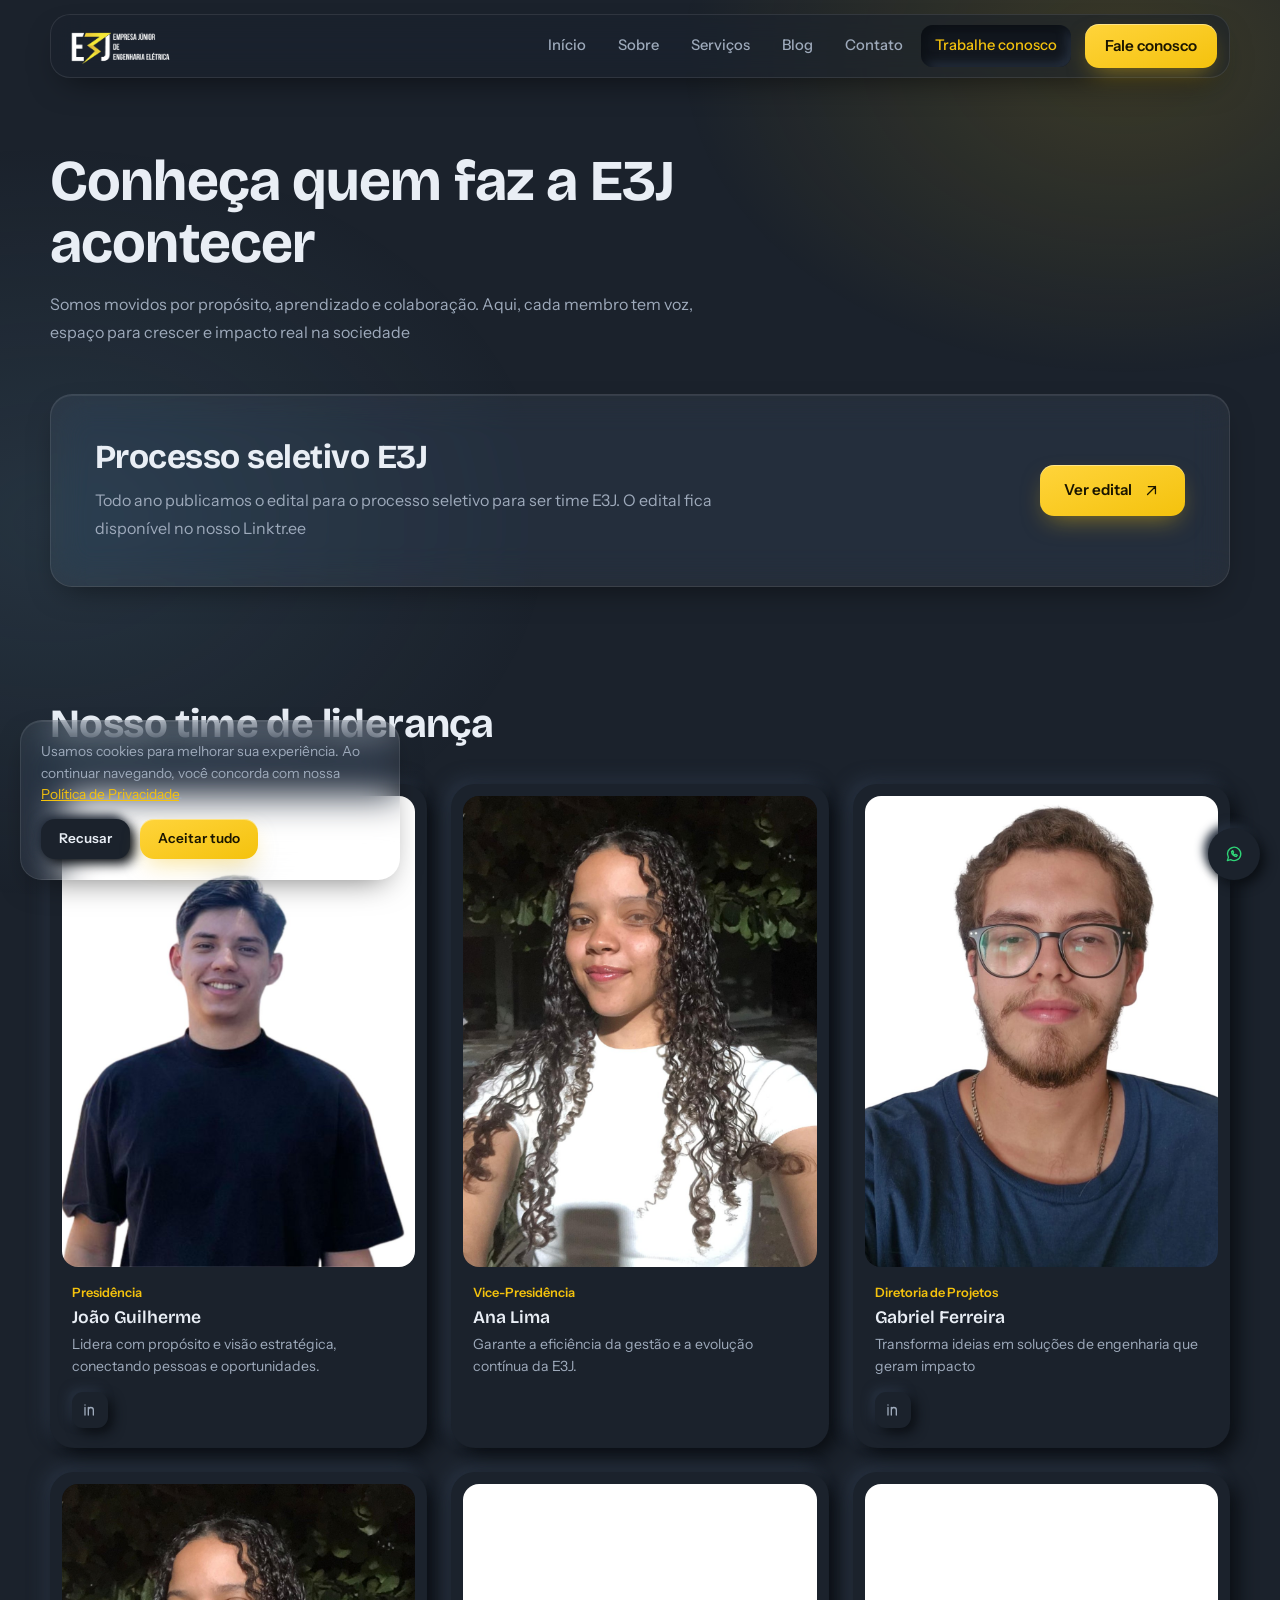
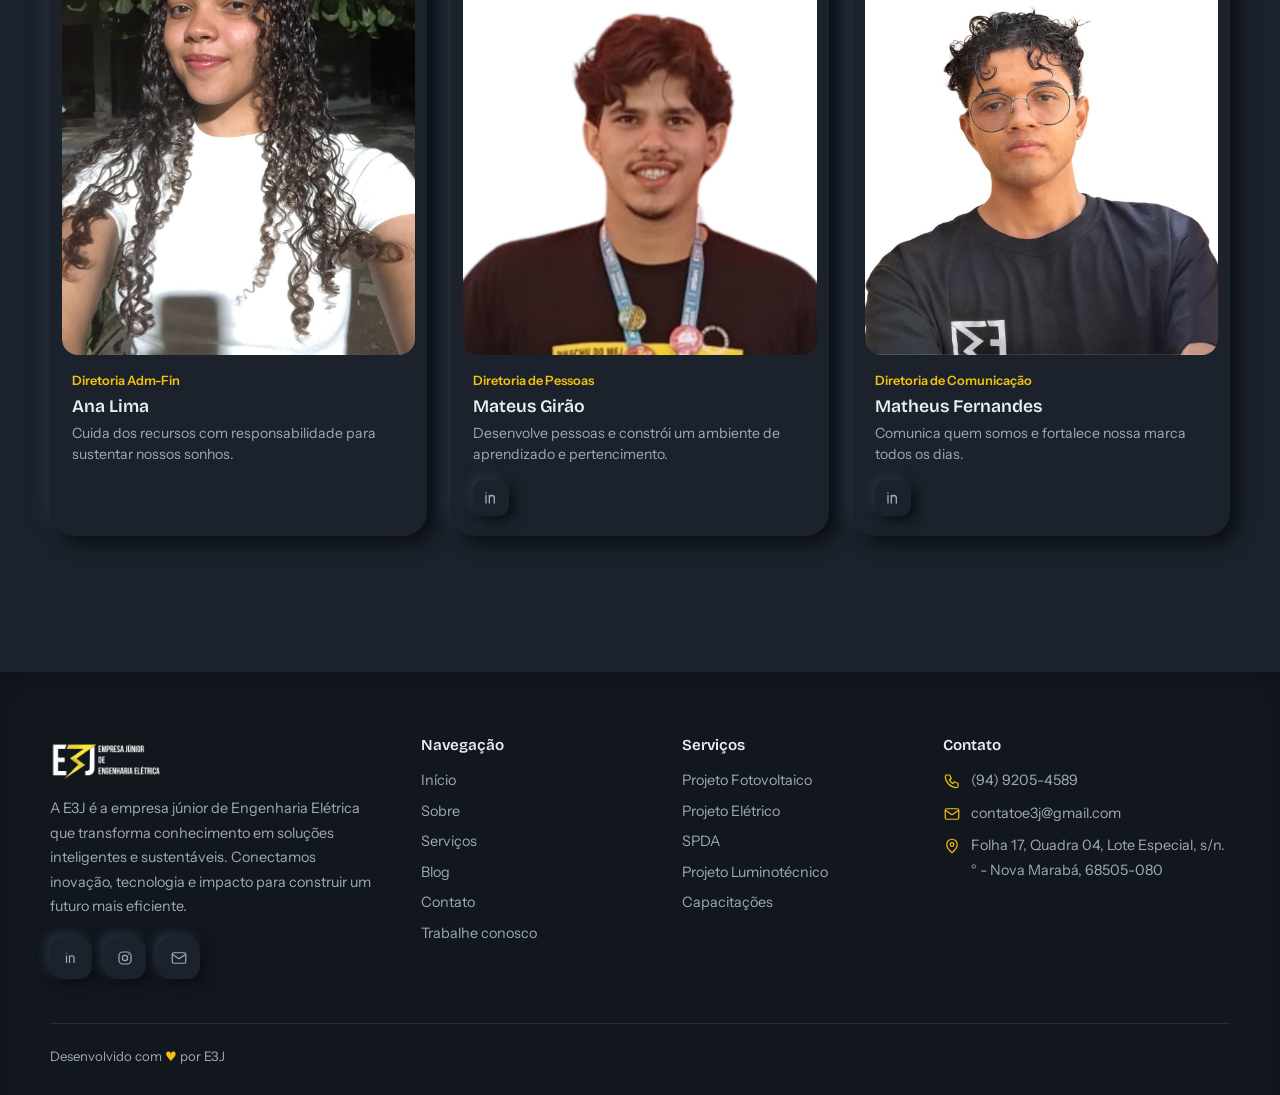
==== time/index.html @ 4762368e "Add files via upload" ====
<!DOCTYPE html>
<html lang="pt-BR">
<head>
<meta charset="UTF-8"><meta name="viewport" content="width=device-width, initial-scale=1.0">
<title>Trabalhe conosco – E3J</title><meta name="description" content="Conheça o time de liderança da E3J e saiba como participar do processo seletivo.">
<link rel="preconnect" href="https://fonts.googleapis.com"><link rel="preconnect" href="https://fonts.gstatic.com" crossorigin>
<link href="https://fonts.googleapis.com/css2?family=Bricolage+Grotesque:opsz,wght@12..96,500;12..96,600;12..96,700&family=Instrument+Sans:wght@400;500;600&display=swap" rel="stylesheet">
<link rel="stylesheet" href="../css/style.css">
</head>
<body data-root="../">
<svg width="0" height="0" style="position:absolute" aria-hidden="true"><defs><symbol id="i-bolt" viewBox="0 0 24 24"><path d="M13 2 4 14h7l-1 8 9-12h-7z"/></symbol><symbol id="i-sun" viewBox="0 0 24 24"><circle cx="12" cy="12" r="4"/><path d="M12 2v2M12 20v2M2 12h2M20 12h2M5 5l1.5 1.5M17.5 17.5 19 19M5 19l1.5-1.5M17.5 6.5 19 5"/></symbol><symbol id="i-circuit" viewBox="0 0 24 24"><rect x="3" y="3" width="18" height="18" rx="3"/><path d="M8 8h3v3M16 8v4h-4M8 16h4M16 16h.01"/></symbol><symbol id="i-spda" viewBox="0 0 24 24"><path d="M12 3l8 3v6c0 5-3.5 8-8 9-4.5-1-8-4-8-9V6z"/><path d="M12.5 8 10 12h3l-1 4"/></symbol><symbol id="i-bulb" viewBox="0 0 24 24"><path d="M9 18h6M10 21h4M12 3a6 6 0 0 0-4 10.5c.7.7 1 1.5 1 2.5h6c0-1 .3-1.8 1-2.5A6 6 0 0 0 12 3z"/></symbol><symbol id="i-cap" viewBox="0 0 24 24"><path d="M2 9l10-5 10 5-10 5zM6 11v5c0 1.5 3 3 6 3s6-1.5 6-3v-5"/></symbol><symbol id="i-users" viewBox="0 0 24 24"><circle cx="9" cy="8" r="3"/><path d="M3 20c0-3.3 2.7-6 6-6s6 2.7 6 6"/><circle cx="17" cy="9" r="2.5"/><path d="M16 14c3 0 5 2 5 5"/></symbol><symbol id="i-trend" viewBox="0 0 24 24"><path d="M3 17l6-6 4 4 8-8M15 7h6v6"/></symbol><symbol id="i-shield" viewBox="0 0 24 24"><path d="M12 3l8 3v6c0 5-3.5 8-8 9-4.5-1-8-4-8-9V6z"/><path d="M9 12l2 2 4-4"/></symbol><symbol id="i-link" viewBox="0 0 24 24"><path d="M10 14a4 4 0 0 0 5.7 0l3-3a4 4 0 0 0-5.7-5.7l-1 1M14 10a4 4 0 0 0-5.7 0l-3 3a4 4 0 0 0 5.7 5.7l1-1"/></symbol><symbol id="i-chat" viewBox="0 0 24 24"><path d="M4 5h16v11H9l-5 4z"/></symbol><symbol id="i-search" viewBox="0 0 24 24"><circle cx="11" cy="11" r="6"/><path d="M20 20l-4-4"/></symbol><symbol id="i-wrench" viewBox="0 0 24 24"><path d="M14.7 6.3a4 4 0 0 0-5 5L3 18l3 3 6.7-6.7a4 4 0 0 0 5-5l-2.5 2.5-2.5-.7-.7-2.5z"/></symbol><symbol id="i-clip" viewBox="0 0 24 24"><rect x="6" y="4" width="12" height="17" rx="2"/><path d="M9 4h6v2H9zM9 13l2 2 4-4"/></symbol><symbol id="i-arrow" viewBox="0 0 24 24"><path d="M5 12h14M13 6l6 6-6 6"/></symbol><symbol id="i-mail" viewBox="0 0 24 24"><rect x="3" y="5" width="18" height="14" rx="2"/><path d="M3 7l9 6 9-6"/></symbol><symbol id="i-in" viewBox="0 0 24 24"><path d="M6 9v9M6 6h.01M10 18V9M10 12c0-2 1.5-3 3-3s3 1 3 3v6"/></symbol><symbol id="i-ig" viewBox="0 0 24 24"><rect x="4" y="4" width="16" height="16" rx="5"/><circle cx="12" cy="12" r="3.5"/><path d="M16.8 7.2h.01"/></symbol><symbol id="i-fb" viewBox="0 0 24 24"><path d="M14 8h2V5h-2.5C11 5 10 6.5 10 8.5V11H8v3h2v6h3v-6h2.5l.5-3h-3V9c0-.6.4-1 1-1z"/></symbol><symbol id="i-wa" viewBox="0 0 24 24"><path d="M4 20l1.3-4A8 8 0 1 1 8 18.7z"/><path d="M9 9c0 3 3 6 6 6l1-1.5-2-1-1 .7c-1-.4-1.8-1.2-2.2-2.2l.7-1-1-2z"/></symbol><symbol id="i-pin" viewBox="0 0 24 24"><path d="M12 21s-7-6-7-11a7 7 0 0 1 14 0c0 5-7 11-7 11z"/><circle cx="12" cy="10" r="2.5"/></symbol><symbol id="i-phone" viewBox="0 0 24 24"><path d="M5 4h4l2 5-2.5 1.5a11 11 0 0 0 5 5L15 13l5 2v4a2 2 0 0 1-2 2A16 16 0 0 1 3 6a2 2 0 0 1 2-2z"/></symbol><symbol id="i-up" viewBox="0 0 24 24"><path d="M12 19V5M6 11l6-6 6 6"/></symbol><symbol id="i-x" viewBox="0 0 24 24"><path d="M6 6l12 12M18 6L6 18"/></symbol><symbol id="i-play" viewBox="0 0 24 24"><path d="M8 5l11 7-11 7z" fill="currentColor"/></symbol><symbol id="i-down" viewBox="0 0 24 24"><path d="M6 9l6 6 6-6"/></symbol><symbol id="i-ext" viewBox="0 0 24 24"><path d="M7 17L17 7M8 7h9v9"/></symbol><symbol id="i-menu" viewBox="0 0 24 24"><path d="M4 8h16M4 16h16"/></symbol></defs></svg>
<a class="skip" href="#main">Ir para o conteúdo</a>
<header class="nav" id="nav">
  <a class="brand" href="../"><img src="../assets/Marca.png" alt="E3J – Empresa Júnior de Engenharia Elétrica"></a>
  <nav class="links" id="menu" aria-label="Principal"><a href="../">Início</a><a href="../sobre/">Sobre</a><a href="../servicos/">Serviços</a><a href="../blog/">Blog</a><a href="../contato/">Contato</a><a href="../time/" aria-current="page">Trabalhe conosco</a><a class="btn btn-primary" href="https://wa.me/+5594992054589" target="_blank" rel="noopener">Fale conosco</a></nav>
  <button class="burger" id="burger" aria-expanded="false" aria-controls="menu" aria-label="Abrir menu"><svg class="ic " aria-hidden="true"><use href="#i-menu"/></svg></button>
</header>
<main id="main">
<section class="phead"><div class="wrap"><h1>Conheça quem faz a E3J acontecer</h1><p class="lede">Somos movidos por propósito, aprendizado e colaboração. Aqui, cada membro tem voz, espaço para crescer e impacto real na sociedade</p></div></section>
<section class="sec" style="padding-top:20px"><div class="wrap"><div class="apply glass"><div><h2>Processo seletivo E3J</h2><p class="lede">Todo ano publicamos o edital para o processo seletivo para ser time E3J. O edital fica disponível no nosso Linktr.ee</p></div><a class="btn btn-primary" href="https://linktr.ee/etresj" target="_blank" rel="noopener">Ver edital <svg class="ic " aria-hidden="true"><use href="#i-ext"/></svg></a></div></div></section>
<section class="sec" style="padding-top:20px"><div class="wrap"><div class="sec-head"><h2 class="t">Nosso time de liderança</h2></div>
<div class="team-carousel" id="team-carousel"><div class="team-grid" id="team-grid"><article class="tcard"><img src="../assets/img/time-1.png" alt="João Guilherme" loading="lazy"><div class="tbody"><div class="trole">Presidência</div><div class="tname">João Guilherme</div><p class="tdesc">Lidera com propósito e visão estratégica, conectando pessoas e oportunidades.</p><a class="tin" href="https://www.linkedin.com/in/joão-guilherme-lima-cavalcante/" target="_blank" rel="noopener noreferrer" aria-label="LinkedIn de João Guilherme"><svg class="ic " aria-hidden="true"><use href="#i-in"/></svg></a></div></article><article class="tcard"><img src="../assets/img/time-2.png" alt="Ana Lima" loading="lazy"><div class="tbody"><div class="trole">Vice-Presidência</div><div class="tname">Ana Lima</div><p class="tdesc">Garante a eficiência da gestão e a evolução contínua da E3J.</p></div></article><article class="tcard"><img src="../assets/img/time-3.png" alt="Gabriel Ferreira" loading="lazy"><div class="tbody"><div class="trole">Diretoria de Projetos</div><div class="tname">Gabriel Ferreira</div><p class="tdesc">Transforma ideias em soluções de engenharia que geram impacto</p><a class="tin" href="https://www.linkedin.com/in/gabriel-ferreira-da-silva-8431492b5/" target="_blank" rel="noopener noreferrer" aria-label="LinkedIn de Gabriel Ferreira"><svg class="ic " aria-hidden="true"><use href="#i-in"/></svg></a></div></article><article class="tcard"><img src="../assets/img/time-4.png" alt="Ana Lima" loading="lazy"><div class="tbody"><div class="trole">Diretoria Adm-Fin</div><div class="tname">Ana Lima</div><p class="tdesc">Cuida dos recursos com responsabilidade para sustentar nossos sonhos.</p></div></article><article class="tcard"><img src="../assets/img/time-5.png" alt="Mateus Girão" loading="lazy"><div class="tbody"><div class="trole">Diretoria de Pessoas</div><div class="tname">Mateus Girão</div><p class="tdesc">Desenvolve pessoas e constrói um ambiente de aprendizado e pertencimento.</p><a class="tin" href="https://www.linkedin.com/in/mateus-barreto-39b57833b/" target="_blank" rel="noopener noreferrer" aria-label="LinkedIn de Mateus Girão"><svg class="ic " aria-hidden="true"><use href="#i-in"/></svg></a></div></article><article class="tcard"><img src="../assets/img/time-6.png" alt="Matheus Fernandes" loading="lazy"><div class="tbody"><div class="trole">Diretoria de Comunicação</div><div class="tname">Matheus Fernandes</div><p class="tdesc">Comunica quem somos e fortalece nossa marca todos os dias.</p><a class="tin" href="https://www.linkedin.com/in/matheusfernandesss/" target="_blank" rel="noopener noreferrer" aria-label="LinkedIn de Matheus Fernandes"><svg class="ic " aria-hidden="true"><use href="#i-in"/></svg></a></div></article></div>
<div class="team-controls"><button type="button" class="team-arrow" id="team-prev" aria-label="Anterior">‹</button><div class="team-dots" id="team-dots"></div><button type="button" class="team-arrow" id="team-next" aria-label="Próximo">›</button></div></div></div></section>
</main>
<footer>
  <div class="wrap">
    <div class="fgrid">
      <div><a class="brand" href="../"><img src="../assets/Marca.png" alt="E3J"></a>
        <p>A E3J é a empresa júnior de Engenharia Elétrica que transforma conhecimento em soluções inteligentes e sustentáveis. Conectamos inovação, tecnologia e impacto para construir um futuro mais eficiente.</p>
        <div class="social"><a href="https://www.linkedin.com/company/etresj" target="_blank" rel="noopener" aria-label="LinkedIn"><svg class="ic " aria-hidden="true"><use href="#i-in"/></svg></a><a href="https://www.instagram.com/etresj" target="_blank" rel="noopener" aria-label="Instagram"><svg class="ic " aria-hidden="true"><use href="#i-ig"/></svg></a><a href="mailto:contatoe3j@gmail.com" aria-label="E-mail"><svg class="ic " aria-hidden="true"><use href="#i-mail"/></svg></a></div></div>
      <div><h4>Navegação</h4><ul><li><a href="../">Início</a></li><li><a href="../sobre/">Sobre</a></li><li><a href="../servicos/">Serviços</a></li><li><a href="../blog/">Blog</a></li><li><a href="../contato/">Contato</a></li><li><a href="../time/">Trabalhe conosco</a></li></ul></div>
      <div><h4>Serviços</h4><ul><li><a href="../servicos/#fotovoltaico">Projeto Fotovoltaico</a></li><li><a href="../servicos/#eletrico">Projeto Elétrico</a></li><li><a href="../servicos/#spda">SPDA</a></li><li><a href="../servicos/#luminotecnico">Projeto Luminotécnico</a></li><li><a href="../servicos/#capacitacoes">Capacitações</a></li></ul></div>
      <div class="fcontact"><h4>Contato</h4>
        <p><svg class="ic " aria-hidden="true"><use href="#i-phone"/></svg>(94) 9205-4589</p><p><svg class="ic " aria-hidden="true"><use href="#i-mail"/></svg>contatoe3j@gmail.com</p><p><svg class="ic " aria-hidden="true"><use href="#i-pin"/></svg>Folha 17, Quadra 04, Lote Especial, s/n.° - Nova Marabá, 68505-080</p></div>
    </div>
    <div class="fbot">Desenvolvido com <i>♥</i> por E3J</div>
  </div>
</footer>

<div id="cookie" class="glass" role="region" aria-label="Aviso de cookies"><p>Usamos cookies para melhorar sua experiência. Ao continuar navegando, você concorda com nossa <a href="#">Política de Privacidade</a>.</p>
  <div class="cbtns"><button class="btn btn-ghost" onclick="dismissCookie()">Recusar</button><button class="btn btn-primary" onclick="acceptCookie()">Aceitar tudo</button></div></div>
<button class="fab" id="top" onclick="scrollTo({top:0,behavior:'smooth'})" aria-label="Voltar ao topo"><svg class="ic " aria-hidden="true"><use href="#i-up"/></svg></button>
<a class="fab" id="wa" href="https://wa.me/+5594992054589" target="_blank" rel="noopener" aria-label="Fale conosco no WhatsApp"><svg class="ic " aria-hidden="true"><use href="#i-wa"/></svg><span class="tip glass">Fale conosco no WhatsApp</span></a>
<div id="toast" class="glass" role="status" aria-live="polite"></div>
<script src="../js/main.js"></script>
</body>
</html>
---- css/style.css ----
/* E3J — Empresa Júnior de Engenharia Elétrica
   Superfície "aço" em relevo (neumorfismo) + vidro fosco só onde algo flutua (glassmorphism). */
:root{
  --base:#1b222c;--deep:#12171e;--hi:#283241;--lo:#0b0f14;
  --text:#e9eef5;--muted:#9eaabb;--line:rgba(255,255,255,.09);
  --amber:#f4c20d;--ink:#1a1500;--steel:#6fa8c7;
  --raise:8px 8px 18px var(--lo),-6px -6px 16px var(--hi);
  --raise-sm:5px 5px 12px var(--lo),-4px -4px 10px var(--hi);
  --inset:inset 5px 5px 11px var(--lo),inset -4px -4px 10px var(--hi);
  --f-display:'Bricolage Grotesque','Segoe UI',system-ui,sans-serif;
  --f-body:'Instrument Sans','Segoe UI',system-ui,sans-serif;
}
*,*::before,*::after{box-sizing:border-box;margin:0;padding:0}
html{scroll-behavior:smooth}
body{font-family:var(--f-body);background:var(--base);color:var(--text);line-height:1.6;overflow-x:hidden;-webkit-font-smoothing:antialiased}
body::before{content:'';position:fixed;inset:0;z-index:-1;pointer-events:none;
  background:radial-gradient(640px 460px at 88% 6%,rgba(244,194,13,.15),transparent 70%),radial-gradient(720px 540px at 4% 58%,rgba(111,168,199,.13),transparent 70%)}
img{max-width:100%;display:block}
a{color:inherit}
button{font:inherit;color:inherit;cursor:pointer}
:focus-visible{outline:2px solid var(--amber);outline-offset:3px}
.skip{position:absolute;left:12px;top:-60px;z-index:3000;background:var(--amber);color:var(--ink);padding:10px 16px;border-radius:10px;font-weight:600}
.skip:focus{top:12px}
.wrap{width:min(1180px,100% - 48px);margin-inline:auto}
.ic{width:1.25em;height:1.25em;stroke:currentColor;fill:none;stroke-width:1.6;stroke-linecap:round;stroke-linejoin:round;flex-shrink:0}

/* superfícies */
.glass{background:rgba(255,255,255,.055);-webkit-backdrop-filter:blur(18px) saturate(150%);backdrop-filter:blur(18px) saturate(150%);border:1px solid var(--line);box-shadow:0 12px 32px -14px rgba(0,0,0,.6),inset 0 1px 0 rgba(255,255,255,.08);border-radius:22px}
.card{background:var(--base);box-shadow:var(--raise);border-radius:22px;padding:26px}
.well{background:var(--deep);box-shadow:var(--inset);border-radius:18px}
.iw{width:52px;height:52px;border-radius:16px;display:grid;place-items:center;background:var(--deep);box-shadow:var(--inset);color:var(--amber);font-size:1.15rem;margin-bottom:18px}
.card:target{box-shadow:var(--raise),0 0 0 1px rgba(244,194,13,.5)}
[id]{scroll-margin-top:110px}

/* botões */
.btn{display:inline-flex;align-items:center;justify-content:center;gap:10px;padding:13px 24px;border:0;border-radius:14px;font-weight:600;font-size:.95rem;text-decoration:none;transition:box-shadow .2s,transform .2s;white-space:nowrap}
.btn-primary{background:linear-gradient(160deg,#ffd43b,var(--amber));color:var(--ink);box-shadow:0 10px 24px -8px rgba(244,194,13,.5),inset 0 1px 0 rgba(255,255,255,.4)}
.btn-primary:hover{box-shadow:0 14px 28px -8px rgba(244,194,13,.6),inset 0 1px 0 rgba(255,255,255,.4)}
.btn-primary:active{transform:translateY(1px);box-shadow:inset 3px 3px 8px rgba(0,0,0,.25)}
.btn-ghost{background:var(--base);box-shadow:var(--raise-sm);color:var(--text)}
.btn-ghost:hover{color:var(--amber)}
.btn-ghost:active{box-shadow:var(--inset)}

/* navegação */
.nav{position:fixed;z-index:1000;top:14px;left:50%;transform:translateX(-50%);width:min(1180px,100% - 28px);display:flex;align-items:center;justify-content:space-between;gap:16px;padding:9px 12px 9px 18px;
  background:rgba(27,34,44,.6);-webkit-backdrop-filter:blur(16px) saturate(140%);backdrop-filter:blur(16px) saturate(140%);border:1px solid var(--line);border-radius:20px;box-shadow:0 14px 34px -16px rgba(0,0,0,.7)}
.nav.stuck{background:rgba(27,34,44,.82)}
.brand img{height:42px;width:auto}
.links{display:flex;align-items:center;gap:4px}
.links a:not(.btn){padding:9px 14px;border-radius:12px;text-decoration:none;font-size:.92rem;font-weight:500;color:var(--muted);transition:color .2s}
.links a:not(.btn):hover{color:var(--text)}
.links a[aria-current=page]{color:var(--amber);background:var(--deep);box-shadow:var(--inset)}
.links .btn{margin-left:10px;padding:10px 20px}
.burger{display:none;width:44px;height:44px;border:0;border-radius:14px;background:var(--base);box-shadow:var(--raise-sm);place-items:center}
.burger[aria-expanded=true]{box-shadow:var(--inset);color:var(--amber)}

/* hero */
.hero{padding:150px 0 70px}
.hero .wrap{display:grid;grid-template-columns:1.05fr .95fr;gap:56px;align-items:center}
.chip{display:inline-flex;align-items:center;gap:8px;padding:7px 14px;font-size:.82rem;color:var(--muted);margin-bottom:22px;border-radius:999px}
.chip .ic{color:var(--amber)}
h1,h2,h3{font-family:var(--f-display);letter-spacing:-.015em;line-height:1.08}
.hero h1{font-size:clamp(2.4rem,5.4vw,4.3rem);font-weight:700;letter-spacing:-.03em;line-height:1.02;max-width:13ch}
.hero p.lede{margin:22px 0 32px;font-size:1.05rem;max-width:46ch}
.actions{display:flex;flex-wrap:wrap;gap:14px}
.lede{color:var(--muted);line-height:1.75;max-width:62ch}

/* quadro de disjuntores (serviços) */
.stage{position:relative}
.stage::before{content:'';position:absolute;right:-50px;bottom:-40px;width:300px;height:300px;border-radius:50%;background:radial-gradient(circle,rgba(244,194,13,.4),transparent 66%);filter:blur(12px)}
.board{position:relative;z-index:1;padding:22px 20px 40px;border-radius:28px;background:var(--base);box-shadow:var(--raise)}
.board-head{display:flex;justify-content:space-between;align-items:center;margin-bottom:14px;font-size:.82rem;color:var(--muted)}
.board-head b{font-weight:600;color:var(--text)}
.brks{display:grid;grid-template-columns:repeat(5,1fr);gap:6px}
.brk{appearance:none;border:0;background:none;display:flex;flex-direction:column;align-items:center;gap:10px;padding:12px 2px 6px;border-radius:16px;text-align:center;font-size:.72rem;line-height:1.25;color:var(--muted);transition:color .2s}
.brk:hover{color:var(--text)}
.slot{position:relative;width:38px;height:78px;border-radius:12px;background:var(--deep);box-shadow:var(--inset)}
.lever{position:absolute;left:4px;right:4px;top:5px;height:34px;border-radius:9px;background:var(--base);box-shadow:var(--raise-sm);animation:flip .6s cubic-bezier(.3,1.4,.5,1) both;animation-delay:calc(var(--i)*.13s + .35s)}
.lever::after{content:'';position:absolute;left:30%;right:30%;top:6px;height:3px;border-radius:3px;background:#3a4556;transition:background .2s,box-shadow .2s}
@keyframes flip{from{transform:translateY(34px)}to{transform:none}}
.led{width:7px;height:7px;border-radius:50%;background:#3a4556;transition:background .2s,box-shadow .2s}
.brk[aria-selected=true]{color:var(--text)}
.brk[aria-selected=true] .led,.brk[aria-selected=true] .lever::after{background:var(--amber);box-shadow:0 0 10px 2px rgba(244,194,13,.55)}
.rd{position:relative;z-index:2;margin:-22px 18px 0;padding:22px 24px;min-height:156px}
.rd h2{font-size:1.35rem;margin-bottom:8px}
.rd p{color:var(--muted);font-size:.95rem;line-height:1.6}
.rd .ref{margin-top:10px;font-size:.84rem;color:var(--steel)}
.rd a{display:inline-flex;align-items:center;gap:6px;margin-top:12px;color:var(--amber);font-weight:600;font-size:.9rem;text-decoration:none}
.rd a:hover{text-decoration:underline}

/* seções */
.sec{padding:clamp(56px,8vw,96px) 0}
.sec h2.t{font-size:clamp(1.7rem,3.4vw,2.5rem);font-weight:700;margin-bottom:12px}
.sec-head{margin-bottom:38px}
.grid{display:grid;gap:24px;grid-template-columns:repeat(auto-fit,minmax(min(100%,230px),1fr))}
.card h3{font-size:1.1rem;margin-bottom:8px}
.card p{color:var(--muted);font-size:.93rem;line-height:1.65}

.meter{display:grid;grid-template-columns:repeat(3,1fr);padding:10px;border-radius:26px;background:var(--deep);box-shadow:var(--inset)}
.meter div{padding:30px 20px;text-align:center}
.meter div+div{border-left:1px solid var(--line)}
.meter b{display:block;font:700 clamp(2.4rem,5vw,3.6rem)/1 var(--f-display);color:var(--amber);font-variant-numeric:tabular-nums}
.meter span{display:block;margin-top:8px;color:var(--muted);font-size:.9rem}

/* vídeo */
.video{max-width:820px;margin-inline:auto;position:relative}
.vthumb{display:block;width:100%;padding:0;border:0;position:relative;aspect-ratio:16/9;border-radius:24px;overflow:hidden;background:#000;box-shadow:var(--raise)}
.vthumb img{width:100%;height:100%;object-fit:cover;transition:transform .4s}
.vthumb:hover img{transform:scale(1.03)}
.vplay{position:absolute;inset:0;display:grid;place-items:center}
.vplay span{width:78px;height:78px;border-radius:50%;display:grid;place-items:center;color:var(--amber);font-size:1.6rem;background:rgba(27,34,44,.45);-webkit-backdrop-filter:blur(12px);backdrop-filter:blur(12px);border:1px solid rgba(255,255,255,.25);box-shadow:0 10px 30px rgba(0,0,0,.45)}
.vcap{position:absolute;left:18px;bottom:16px;padding:8px 14px;font-size:.85rem;border-radius:12px}
.vframe{display:none;aspect-ratio:16/9;border-radius:24px;overflow:hidden;box-shadow:var(--raise)}
.vframe iframe{width:100%;height:100%;border:0}
.vclose{display:none;position:absolute;top:-12px;right:-12px;z-index:3;width:40px;height:40px;border:0;border-radius:50%;background:var(--base);box-shadow:var(--raise-sm);place-items:center}
.vnote{text-align:center;color:var(--muted);font-size:.88rem;margin-top:18px}
.vnote a{color:var(--amber)}

/* faq */
.faq{display:grid;grid-template-columns:1fr 1fr;gap:20px;align-items:start}
details{background:var(--base);border-radius:18px;box-shadow:var(--raise-sm);transition:box-shadow .25s}
details[open]{box-shadow:var(--inset)}
summary{list-style:none;cursor:pointer;display:flex;justify-content:space-between;align-items:center;gap:16px;padding:20px 22px;font-weight:600;font-size:.97rem}
summary::-webkit-details-marker{display:none}
summary .ic{color:var(--amber);transition:transform .25s}
details[open] summary .ic{transform:rotate(180deg)}
details p{padding:0 22px 22px;color:var(--muted);font-size:.93rem;line-height:1.7}

/* cta */
.cta{position:relative;overflow:hidden;padding:clamp(34px,5vw,56px);display:flex;align-items:center;justify-content:space-between;gap:32px;flex-wrap:wrap}
.cta::before{content:'';position:absolute;right:-60px;top:-80px;width:340px;height:340px;border-radius:50%;background:radial-gradient(circle,rgba(244,194,13,.38),transparent 68%);z-index:-1}
.cta{isolation:isolate}
.cta h2{font-size:clamp(1.6rem,3.2vw,2.3rem);max-width:20ch;margin-bottom:10px}
.cta p{color:var(--muted);max-width:46ch}

/* rodapé */
footer{margin-top:40px;padding:64px 0 28px;background:var(--deep);box-shadow:inset 0 14px 24px -16px var(--lo)}
.fgrid{display:grid;grid-template-columns:1.5fr 1fr 1fr 1.3fr;gap:40px}
.fgrid p,.fgrid li,.fgrid a{color:var(--muted);font-size:.9rem;line-height:1.7;text-decoration:none}
.fgrid a:hover{color:var(--amber)}
.fgrid h4{font:600 .95rem var(--f-display);margin-bottom:14px}
.fgrid ul{list-style:none}
.fgrid li{margin-bottom:6px}
.fgrid .brand img{height:46px;margin-bottom:14px}
.fcontact p{display:flex;gap:10px;margin-bottom:8px}
.fcontact .ic{color:var(--amber);margin-top:4px}
.social{display:flex;gap:12px;margin-top:18px}
.social a{width:42px;height:42px;border-radius:13px;display:grid;place-items:center;background:var(--base);box-shadow:var(--raise-sm);color:var(--muted)}
.social a:hover{color:var(--amber)}
.social a:active{box-shadow:var(--inset)}
.fbot{margin-top:44px;padding-top:22px;border-top:1px solid var(--line);color:var(--muted);font-size:.82rem}
.fbot i{color:var(--amber);font-style:normal}

/* cabeçalho de páginas internas */
.phead{padding:150px 0 28px}
.phead h1{font-size:clamp(2.2rem,5vw,3.6rem);font-weight:700;max-width:18ch;margin-bottom:16px}

/* serviços */
.svc{display:grid;gap:24px;grid-template-columns:repeat(auto-fit,minmax(min(100%,210px),1fr))}
.trace{display:grid;grid-template-columns:repeat(5,1fr);position:relative;padding:36px 20px;border-radius:26px}
.trace::before{content:'';position:absolute;left:12%;right:12%;top:62px;height:2px;background:repeating-linear-gradient(90deg,var(--amber) 0 8px,transparent 8px 14px);opacity:.55}
.step{text-align:center;position:relative;padding:0 10px}
.node{width:52px;height:52px;margin:0 auto 14px;border-radius:50%;display:grid;place-items:center;background:var(--base);box-shadow:var(--raise-sm);color:var(--amber)}
.step h3{font-size:1rem;margin-bottom:6px}
.step p{color:var(--muted);font-size:.88rem;line-height:1.55}

/* sobre */
.about{display:grid;grid-template-columns:1.1fr .9fr;gap:48px;align-items:start}
.about .lead{font-size:1.25rem;line-height:1.6;color:var(--text);margin-bottom:20px}
.about p{color:var(--muted);line-height:1.8;margin-bottom:16px}
.photo{padding:10px;border-radius:26px;background:var(--base);box-shadow:var(--raise)}
.photo img{width:100%;border-radius:18px;aspect-ratio:3/2;object-fit:cover}
.three{display:grid;gap:24px;grid-template-columns:repeat(auto-fit,minmax(min(100%,260px),1fr))}
.statrow{display:grid;grid-template-columns:repeat(3,1fr);gap:18px;margin-top:28px}
.stat{padding:22px 16px;text-align:center}
.stat b{display:block;font:700 2rem/1 var(--f-display);color:var(--amber)}
.stat span{display:block;margin-top:8px;font-size:.82rem;color:var(--muted);line-height:1.4}

/* time */
.team-grid{display:grid;grid-template-columns:repeat(3,1fr);gap:24px}
.tcard{padding:12px 12px 20px;border-radius:24px;background:var(--base);box-shadow:var(--raise)}
.tcard img{width:100%;aspect-ratio:3/4;object-fit:cover;object-position:top;border-radius:16px;background:var(--deep)}
.tbody{padding:16px 10px 0}
.trole{font-size:.8rem;color:var(--amber);font-weight:600;margin-bottom:4px}
.tname{font:600 1.1rem var(--f-display);margin-bottom:6px}
.tdesc{font-size:.88rem;color:var(--muted);line-height:1.55;margin-bottom:14px}
.tin{display:inline-grid;place-items:center;width:36px;height:36px;border-radius:11px;background:var(--base);box-shadow:var(--raise-sm);color:var(--muted)}
.tin:hover{color:var(--amber)}
.team-controls{display:none}
.apply{display:flex;align-items:center;justify-content:space-between;gap:28px;flex-wrap:wrap;padding:clamp(28px,4vw,44px)}
.apply h2{font-size:clamp(1.5rem,3vw,2.1rem);margin-bottom:10px}

/* contato */
.contact{display:grid;grid-template-columns:1fr 1.1fr;gap:48px;align-items:start}
.chan{display:flex;flex-wrap:wrap;gap:22px;margin:22px 0 34px}
.chan a{display:flex;flex-direction:column;align-items:center;gap:10px;text-decoration:none;font-size:.82rem;color:var(--muted)}
.chan a span.b{width:60px;height:60px;border-radius:18px;display:grid;place-items:center;background:var(--base);box-shadow:var(--raise-sm);color:var(--text);font-size:1.3rem}
.chan a:hover span.b{color:var(--amber)}
.chan a:active span.b{box-shadow:var(--inset)}
.mapbox{padding:8px;border-radius:24px}
.mapbox iframe{width:100%;height:240px;border:0;border-radius:18px;display:block}
.formbox{padding:10px;border-radius:26px;background:var(--base);box-shadow:var(--raise)}
.formbox iframe{width:100%;min-height:780px;border:0;border-radius:18px;background:var(--deep);display:block}

/* blog */
.tools{display:flex;flex-wrap:wrap;gap:18px 24px;align-items:center;margin-bottom:34px}
.search{position:relative;flex:1 1 280px;max-width:420px}
.search .ic{position:absolute;left:16px;top:50%;transform:translateY(-50%);color:var(--muted)}
.search input{width:100%;padding:14px 16px 14px 46px;border:0;border-radius:16px;background:var(--deep);box-shadow:var(--inset);color:var(--text);font:inherit;font-size:.95rem}
.search input::placeholder{color:#6f7c8e}
.chips{display:flex;flex-wrap:wrap;gap:10px}
.chipb{border:0;padding:10px 18px;border-radius:13px;background:var(--base);box-shadow:var(--raise-sm);font-size:.86rem;font-weight:500;color:var(--muted)}
.chipb:hover{color:var(--text)}
.chipb[aria-pressed=true]{box-shadow:var(--inset);color:var(--amber)}
.bgrid{display:grid;grid-template-columns:repeat(3,1fr);gap:26px}
.post{display:flex;flex-direction:column;text-align:left;border:0;padding:12px 12px 20px;border-radius:24px;background:var(--base);box-shadow:var(--raise);color:inherit}
.post img{width:100%;aspect-ratio:16/10;object-fit:cover;border-radius:16px}
.pbody{padding:18px 10px 0;display:flex;flex-direction:column;flex:1}
.ptag{font-size:.78rem;font-weight:600;color:var(--amber);margin-bottom:8px}
.ptitle{font:600 1.08rem/1.3 var(--f-display);margin-bottom:10px}
.pex{font-size:.9rem;color:var(--muted);line-height:1.6;margin-bottom:16px}
.pmeta{margin-top:auto;display:flex;justify-content:space-between;align-items:center;font-size:.8rem;color:#7d8aa0}
.pmeta b{color:var(--amber);font-weight:600;display:inline-flex;align-items:center;gap:6px}
.post.feat{grid-column:1/-1;display:grid;grid-template-columns:1.25fr 1fr;gap:10px;padding:12px}
.post.feat img{height:100%;min-height:300px;aspect-ratio:auto}
.post.feat .pbody{padding:26px 24px;justify-content:center}
.post.feat .ptitle{font-size:clamp(1.4rem,2.6vw,2rem);line-height:1.15}
.post.hidden{display:none}
.empty{display:none;text-align:center;color:var(--muted);padding:40px 0}
.news{margin-top:44px;display:flex;align-items:center;justify-content:space-between;gap:28px;flex-wrap:wrap;padding:30px 34px}
.news h3{font-size:1.2rem;margin-bottom:4px}
.news p{color:var(--muted);font-size:.92rem}
.nform{display:flex;gap:12px;flex-wrap:wrap}
.nform input{width:260px;max-width:100%;padding:13px 16px;border:0;border-radius:14px;background:var(--deep);box-shadow:var(--inset);color:var(--text);font:inherit}

/* modal do artigo */
.modal{display:none;position:fixed;inset:0;z-index:2000;align-items:center;justify-content:center;padding:24px;background:rgba(9,12,17,.6);-webkit-backdrop-filter:blur(8px);backdrop-filter:blur(8px)}
.modal.open{display:flex}
.mbox{position:relative;width:min(780px,100%);max-height:90vh;overflow-y:auto;border-radius:26px;background:rgba(30,38,50,.92);border:1px solid var(--line);box-shadow:0 30px 80px rgba(0,0,0,.6)}
.mprog{position:sticky;top:0;height:3px;background:var(--deep);z-index:5}
.mprog i{display:block;height:100%;width:0;background:var(--amber)}
.mclose{position:absolute;top:18px;right:18px;z-index:6;width:42px;height:42px;border:0;border-radius:13px;background:rgba(27,34,44,.75);-webkit-backdrop-filter:blur(8px);backdrop-filter:blur(8px);display:grid;place-items:center}
.mbox>img{width:100%;height:250px;object-fit:cover}
.mcont{padding:30px 34px 36px}
.mtag{font-size:.82rem;font-weight:600;color:var(--amber);margin-bottom:8px}
.mtitle{font:700 clamp(1.4rem,3vw,1.9rem)/1.15 var(--f-display);margin-bottom:12px}
.mmeta{font-size:.84rem;color:var(--muted);padding-bottom:18px;margin-bottom:22px;border-bottom:1px solid var(--line)}
.mbody{color:#c5cedb;line-height:1.85;font-size:.97rem}
.mbody h3{font-size:1.1rem;color:var(--text);margin:26px 0 8px}
.mbody p{margin-bottom:14px}
.mbody ul{padding-left:20px;margin-bottom:14px}
.mbody li{margin-bottom:6px}
.mbody strong{color:var(--amber);font-weight:600}
.share{display:flex;flex-wrap:wrap;align-items:center;gap:10px;margin-top:30px;padding-top:20px;border-top:1px solid var(--line);font-size:.85rem;color:var(--muted)}
.share a{padding:9px 16px;border-radius:12px;background:var(--base);box-shadow:var(--raise-sm);text-decoration:none;color:var(--text);font-size:.85rem}
.share a:hover{color:var(--amber)}

/* utilitários flutuantes */
#cookie{position:fixed;left:20px;bottom:20px;z-index:3000;max-width:380px;padding:20px;transform:translateY(160%);transition:transform .45s ease}
#cookie.show{transform:none}
#cookie p{font-size:.86rem;color:var(--muted);margin-bottom:14px;line-height:1.55}
#cookie a{color:var(--amber)}
#cookie .btn{padding:9px 18px;font-size:.85rem}
.cbtns{display:flex;gap:10px}
.fab{position:fixed;right:20px;z-index:990;width:52px;height:52px;border:0;border-radius:50%;display:grid;place-items:center;background:var(--base);box-shadow:var(--raise-sm);text-decoration:none;color:var(--text)}
.fab:active{box-shadow:var(--inset)}
#wa{bottom:20px;color:#2fd477}
#top{bottom:84px;opacity:0;pointer-events:none;transition:opacity .3s}
#top.show{opacity:1;pointer-events:auto}
#wa .tip{position:absolute;right:62px;white-space:nowrap;padding:7px 12px;border-radius:10px;font-size:.78rem;color:var(--text);opacity:0;pointer-events:none;transition:opacity .2s}
#wa:hover .tip,#wa:focus-visible .tip{opacity:1}
#toast{position:fixed;left:50%;bottom:28px;z-index:4000;transform:translate(-50%,200%);padding:12px 22px;border-radius:14px;font-size:.9rem;font-weight:500;transition:transform .3s}
#toast.show{transform:translate(-50%,0)}

@media (max-width:960px){
  .links{display:none;position:absolute;top:calc(100% + 10px);left:0;right:0;flex-direction:column;align-items:stretch;padding:14px;gap:6px;border-radius:22px;background:rgba(27,34,44,.9);-webkit-backdrop-filter:blur(20px);backdrop-filter:blur(20px);border:1px solid var(--line)}
  .links.open{display:flex}
  .links a:not(.btn){padding:14px 16px}
  .links .btn{margin:8px 0 0}
  .burger{display:grid}
  .hero .wrap,.about,.contact{grid-template-columns:1fr}
  .hero{padding-top:128px}
  .faq,.bgrid{grid-template-columns:1fr}
  .fgrid{grid-template-columns:1fr 1fr}
  .post.feat{grid-template-columns:1fr}
  .post.feat img{min-height:200px;height:auto;aspect-ratio:16/10}
  .trace{grid-template-columns:1fr;gap:26px;padding:28px 22px}
  .trace::before{left:48px;right:auto;top:52px;bottom:52px;width:2px;height:auto;background:repeating-linear-gradient(180deg,var(--amber) 0 8px,transparent 8px 14px)}
  .step{display:grid;grid-template-columns:52px 1fr;gap:6px 16px;text-align:left;padding:0}
  .node{margin:0;grid-row:1/3}
  .team-carousel{margin-top:20px;padding:18px 0 16px;border-radius:26px;background:var(--deep);box-shadow:var(--inset)}
  .team-grid{display:flex;gap:16px;padding:6px 18px 12px;overflow-x:auto;scroll-snap-type:x mandatory;scroll-padding:0 18px;overscroll-behavior-x:contain;scrollbar-width:none}
  .team-grid::-webkit-scrollbar{display:none}
  .tcard{flex:0 0 74%;max-width:290px;scroll-snap-align:start}
  .team-controls{display:flex;align-items:center;justify-content:space-between;gap:12px;padding:8px 18px 0}
  .team-arrow{width:44px;height:44px;border:0;border-radius:14px;background:var(--base);box-shadow:var(--raise-sm);color:var(--amber);font-size:1.4rem;line-height:1}
  .team-arrow:active{box-shadow:var(--inset)}
  .team-arrow:disabled{opacity:.35}
  .team-dots{display:flex;gap:8px;flex-wrap:wrap;justify-content:center}
  .team-dot{width:8px;height:8px;padding:0;border:0;border-radius:50%;background:#3a4556;transition:all .2s}
  .team-dot.active{background:var(--amber);width:22px;border-radius:4px}
}
@media (max-width:640px){
  .wrap{width:min(1180px,100% - 36px)}
  .meter{grid-template-columns:1fr}
  .meter div+div{border-left:0;border-top:1px solid var(--line)}
  .brks{grid-template-columns:repeat(5,1fr)}
  .brk{font-size:.64rem}
  .slot{width:32px}
  .lever{left:3px;right:3px}
  .rd{margin:-22px 8px 0;padding:18px}
  .fgrid{grid-template-columns:1fr}
  .statrow{grid-template-columns:1fr}
  .mcont{padding:24px 22px 30px}
  #cookie{left:12px;right:12px;max-width:none}
  .cta .btn{width:100%}
}
@media (prefers-reduced-motion:reduce){
  *,*::before,*::after{animation:none!important;transition:none!important;scroll-behavior:auto!important}
}
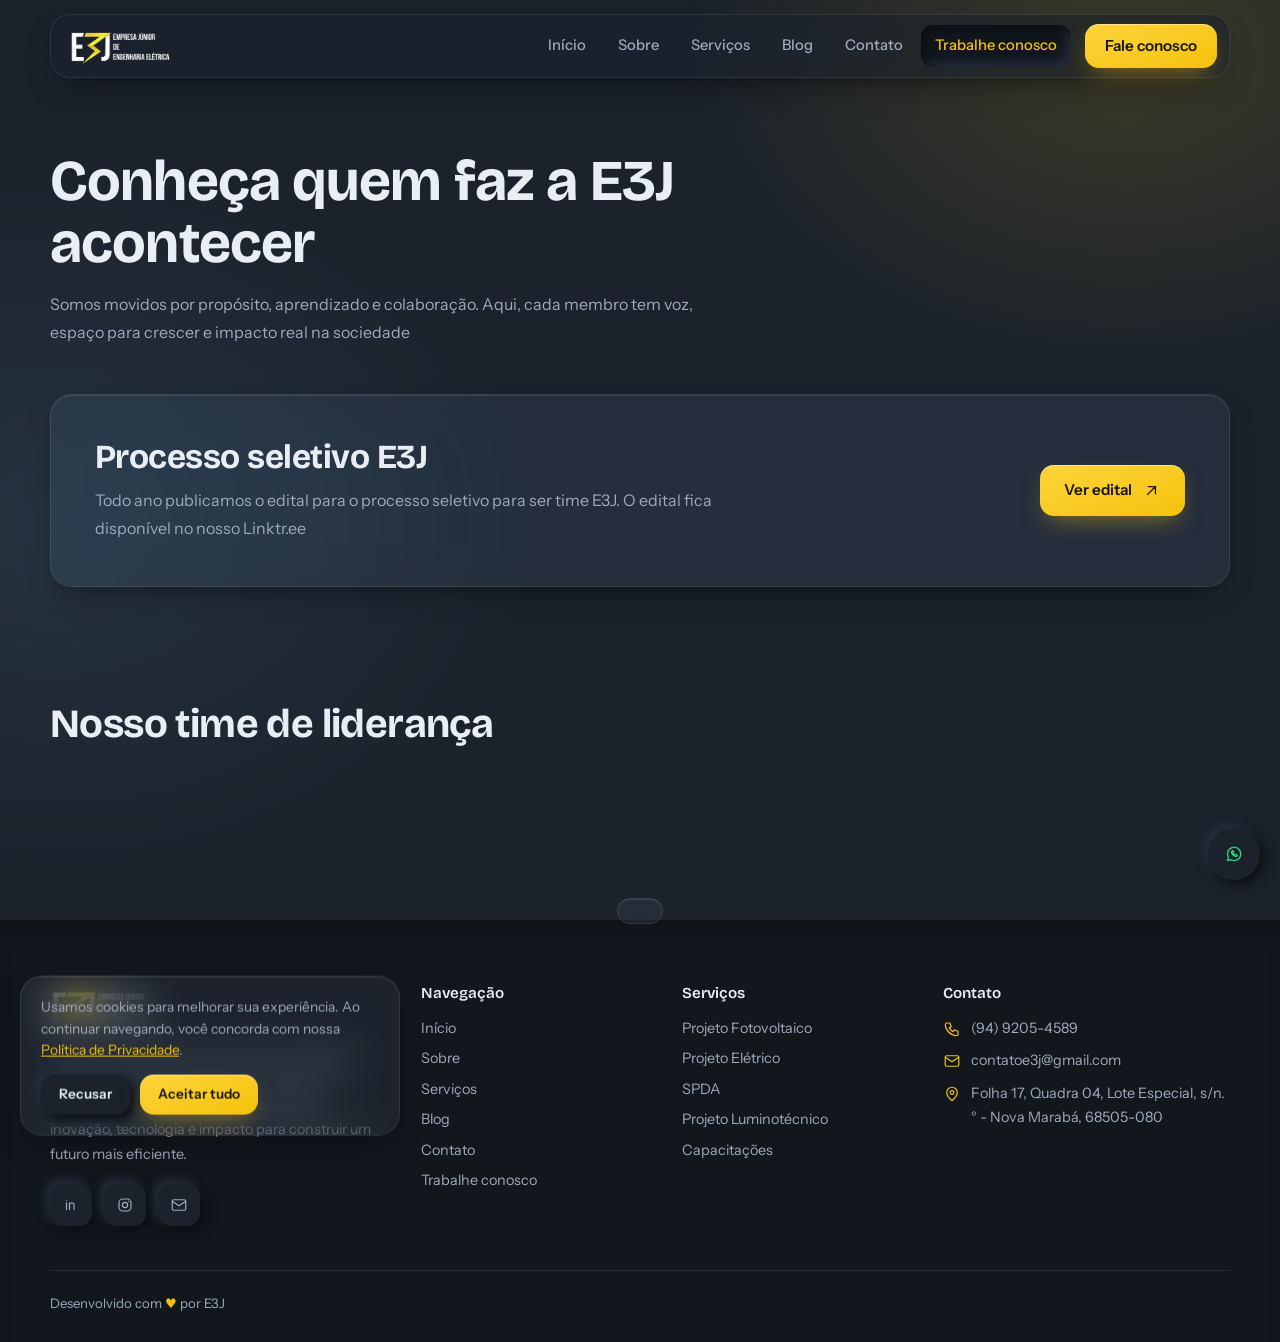
==== commit 5bdec6e4: "Update index.html" ====
--- a/time/index.html
+++ b/time/index.html
@@ -19,7 +19,8 @@
 <section class="phead"><div class="wrap"><h1>Conheça quem faz a E3J acontecer</h1><p class="lede">Somos movidos por propósito, aprendizado e colaboração. Aqui, cada membro tem voz, espaço para crescer e impacto real na sociedade</p></div></section>
 <section class="sec" style="padding-top:20px"><div class="wrap"><div class="apply glass"><div><h2>Processo seletivo E3J</h2><p class="lede">Todo ano publicamos o edital para o processo seletivo para ser time E3J. O edital fica disponível no nosso Linktr.ee</p></div><a class="btn btn-primary" href="https://linktr.ee/etresj" target="_blank" rel="noopener">Ver edital <svg class="ic " aria-hidden="true"><use href="#i-ext"/></svg></a></div></div></section>
 <section class="sec" style="padding-top:20px"><div class="wrap"><div class="sec-head"><h2 class="t">Nosso time de liderança</h2></div>
-<div class="team-carousel" id="team-carousel"><div class="team-grid" id="team-grid"><article class="tcard"><img src="../assets/img/time-1.png" alt="João Guilherme" loading="lazy"><div class="tbody"><div class="trole">Presidência</div><div class="tname">João Guilherme</div><p class="tdesc">Lidera com propósito e visão estratégica, conectando pessoas e oportunidades.</p><a class="tin" href="https://www.linkedin.com/in/joão-guilherme-lima-cavalcante/" target="_blank" rel="noopener noreferrer" aria-label="LinkedIn de João Guilherme"><svg class="ic " aria-hidden="true"><use href="#i-in"/></svg></a></div></article><article class="tcard"><img src="../assets/img/time-2.png" alt="Ana Lima" loading="lazy"><div class="tbody"><div class="trole">Vice-Presidência</div><div class="tname">Ana Lima</div><p class="tdesc">Garante a eficiência da gestão e a evolução contínua da E3J.</p></div></article><article class="tcard"><img src="../assets/img/time-3.png" alt="Gabriel Ferreira" loading="lazy"><div class="tbody"><div class="trole">Diretoria de Projetos</div><div class="tname">Gabriel Ferreira</div><p class="tdesc">Transforma ideias em soluções de engenharia que geram impacto</p><a class="tin" href="https://www.linkedin.com/in/gabriel-ferreira-da-silva-8431492b5/" target="_blank" rel="noopener noreferrer" aria-label="LinkedIn de Gabriel Ferreira"><svg class="ic " aria-hidden="true"><use href="#i-in"/></svg></a></div></article><article class="tcard"><img src="../assets/img/time-4.png" alt="Ana Lima" loading="lazy"><div class="tbody"><div class="trole">Diretoria Adm-Fin</div><div class="tname">Ana Lima</div><p class="tdesc">Cuida dos recursos com responsabilidade para sustentar nossos sonhos.</p></div></article><article class="tcard"><img src="../assets/img/time-5.png" alt="Mateus Girão" loading="lazy"><div class="tbody"><div class="trole">Diretoria de Pessoas</div><div class="tname">Mateus Girão</div><p class="tdesc">Desenvolve pessoas e constrói um ambiente de aprendizado e pertencimento.</p><a class="tin" href="https://www.linkedin.com/in/mateus-barreto-39b57833b/" target="_blank" rel="noopener noreferrer" aria-label="LinkedIn de Mateus Girão"><svg class="ic " aria-hidden="true"><use href="#i-in"/></svg></a></div></article><article class="tcard"><img src="../assets/img/time-6.png" alt="Matheus Fernandes" loading="lazy"><div class="tbody"><div class="trole">Diretoria de Comunicação</div><div class="tname">Matheus Fernandes</div><p class="tdesc">Comunica quem somos e fortalece nossa marca todos os dias.</p><a class="tin" href="https://www.linkedin.com/in/matheusfernandesss/" target="_blank" rel="noopener noreferrer" aria-label="LinkedIn de Matheus Fernandes"><svg class="ic " aria-hidden="true"><use href="#i-in"/></svg></a></div></article></div>
+<div class="year-bar"><p class="year-note" id="year-note" aria-live="polite"></p><div class="chips year-tabs" id="year-tabs" role="group" aria-label="Escolher o ano da diretoria"></div></div>
+<div class="team-carousel" id="team-carousel"><div class="team-grid" id="team-grid"></div>
 <div class="team-controls"><button type="button" class="team-arrow" id="team-prev" aria-label="Anterior">‹</button><div class="team-dots" id="team-dots"></div><button type="button" class="team-arrow" id="team-next" aria-label="Próximo">›</button></div></div></div></section>
 </main>
 <footer>
@@ -42,6 +43,7 @@
 <button class="fab" id="top" onclick="scrollTo({top:0,behavior:'smooth'})" aria-label="Voltar ao topo"><svg class="ic " aria-hidden="true"><use href="#i-up"/></svg></button>
 <a class="fab" id="wa" href="https://wa.me/+5594992054589" target="_blank" rel="noopener" aria-label="Fale conosco no WhatsApp"><svg class="ic " aria-hidden="true"><use href="#i-wa"/></svg><span class="tip glass">Fale conosco no WhatsApp</span></a>
 <div id="toast" class="glass" role="status" aria-live="polite"></div>
+<script src="../js/diretoria.js"></script>
 <script src="../js/main.js"></script>
 </body>
-</html>+</html>
